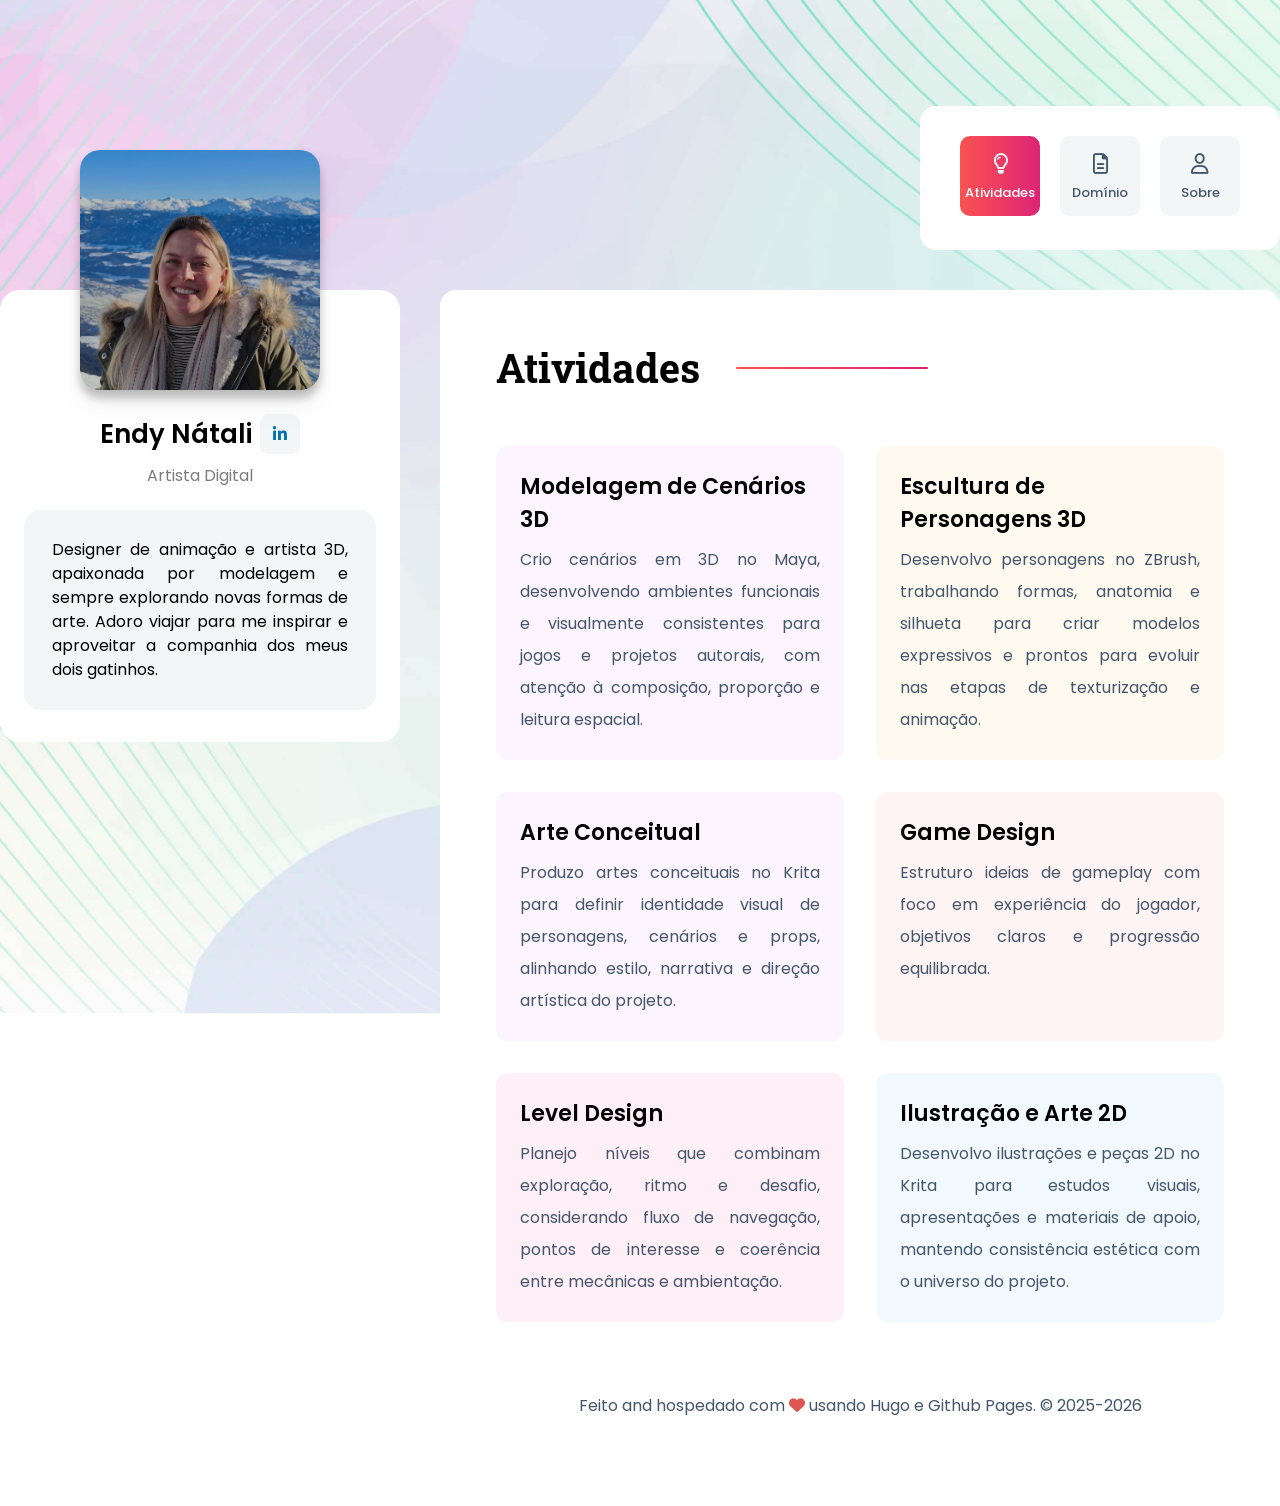
==== atividades/index.html @ 3acd71c9 "Generated at 08 March 2026" ====
<!DOCTYPE html>
<html lang="pt">

    <head>
        <meta charset="UTF-8" />
        <meta http-equiv="X-UA-Compatible" content="IE=edge" />
        <meta name="viewport" content="width=device-width, initial-scale=1.0" />
        <link rel="shortcut icon" href="/images/logo/faveicon.jpg" type="image/x-icon">
        <link rel="stylesheet" href="/assets/fontaswesome/css/all.min.css">
<link rel="stylesheet" href="/assets/fontaswesome/css/fontawesome.min.css">
<link rel="preconnect" href="https://fonts.googleapis.com" />
<link rel="preconnect" href="https://fonts.gstatic.com" crossorigin />
<link
    href="https://fonts.googleapis.com/css2?family=Poppins:ital,wght@0,200;0,300;0,400;0,500;0,600;0,700;1,400;1,500;1,600&family=Roboto+Slab:wght@300;400;500;600;700&display=swap"
    rel="stylesheet" />
<link rel="stylesheet" href="/css/vendor/jquery.modal.min.css">
<link rel="stylesheet" href="/css/tailwind.css">
<link rel="stylesheet" href="/css/custom.css">
<link rel="stylesheet" href="/css/vendor/slick.css">
        <title>Atividades</title>
        <meta name="description" content="Endy Nátali - Artista digital, designer de animação, apaixonada por modelagem 3D e sempre explorando novas formas de arte.">
        <meta name="keywords" content="Endy Nátali, digital artist, artista digital, modelagem 3D, animação 3D, animação 2D, game design, Lody">
        <meta name="author" content="Endy Nátali Bächtold Smolski Chapuis">
        <link rel="canonical" href="https://endy.com.br">
    </head>

    <body>
        <div class="bg-homeBg dark:bg-homeTwoBg-dark min-h-screen bg-no-repeat bg-center bg-cover bg-fixed md:pb-16 w-full">
            <div class="section-bg">
                <div class="w-full flex justify-between px-4">
                    <div class="flex items-center">
                        <button id="menu-toggle" type="button" class="menu-toggle-btn">
                            <i id="menu-toggle-open-icon" class="fa-solid fa-bars text-xl "></i>
                            <i id="menu-toggle-close-icon" class="fa-solid fa-xmark text-xl hidden  "></i>
                        </button>
                    </div>
                </div>
            </div>

            <nav id="navbar" class="hidden lg:hidden">
                <ul
                    class="block rounded-b-[20px] shadow-md absolute left-0 top-20 z-[22222222222222] w-full bg-white dark:bg-[#1d1d1d]">
                    <li>
                        <a class="mobile-menu-items-active" href="/atividades">
                            <span class="mr-2 text-xl">
                                <i class="fa-regular fa-lightbulb"></i>
                            </span>Atividades</a>
                    </li>
                    <li>
                        <a class="mobile-menu-items" href="/dominio">
                            <span class="mr-2 text-xl">
                                <i class="fa-regular fa-file-lines"></i>
                            </span>Domínio</a>
                    </li>
                    <li>
                        <a class="mobile-menu-items" href="/">
                            <span class="mr-2 text-xl">
                                <i class="fa-regular fa-user"></i>
                            </span>Sobre</a>
                    </li>
                    
                </ul>
            </nav>

            <div class="container grid grid-cols-12 md:gap-10 justify-between lg:mt-[220px]">
                <div class="col-span-12 lg:col-span-4 hidden lg:block h-screen sticky top-44">
                    <div class="w-full mb-6 lg:mb-0 mx-auto relative bg-white text-center dark:bg-[#111111] px-6 rounded-[20px] mt-[180px] md:mt-[220px] lg:mt-0">
    <img src="/images/about/avatar.jpg"
        class="w-[240px] absolute left-[50%] transform -translate-x-[50%] h-[240px] drop-shadow-xl mx-auto rounded-[20px] -mt-[140px]"
        alt="about" />
    <div class="pt-[100px] pb-8">
        <div class="mt-6 mb-1 flex items-center justify-center gap-2">
            <h2 class="text-[26px] font-semibold dark:text-white"> Endy Nátali </h2>
            <a class="ml-1" href="https://www.linkedin.com/in/endynatali/" target="_blank" rel="noopener noreferrer" aria-label="LinkedIn">
                <span class="socialbtn text-[#0072b1]">
                    <i class="fa-brands fa-linkedin-in"></i>
                </span>
            </a>
            
        </div>
        <h3 class="mb-4 text-[#7B7B7B] inline-block dark:bg-[#1D1D1D] px-5 py-1.5 rounded-lg dark:text-[#A6A6A6]"> Artista Digital </h3>
        <div class="p-7 rounded-2xl mt-7 bg-[#F3F6F6] dark:bg-[#1D1D1D]" style="text-align: justify; margin-top: 0px;">
            Designer de animação e artista 3D, apaixonada por modelagem e sempre explorando novas formas de arte. Adoro viajar para me inspirar e aproveitar a companhia dos meus dois gatinhos. 
        </div>

        
    </div>
</div>
                </div>
                <div class="col-span-12 lg:col-span-8">
                    <header
                        class="lg:w-[360px] h-[144px] hidden lg:block p-[30px] ml-auto mb-10 rounded-[16px] bg-white dark:bg-[#111111]" style="margin-top: -184px;">
                        <nav class="hidden lg:block">
                            <ul class="flex">
                                <li>
                                    <a class="menu-active" href="/atividades">
                                        <span class="text-xl mb-1">
                                            <i class="fa-regular fa-lightbulb"></i>
                                        </span> Atividades
                                    </a>
                                </li>
                                <li>
                                    <a class="menu-item" href="/dominio">
                                        <span class="text-xl mb-1">
                                            <i class="fa-regular fa-file-lines"></i>
                                        </span> Domínio
                                    </a>
                                </li>
                                <li>
                                    <a class="menu-item" href="/">
                                        <span class="text-xl mb-1">
                                            <i class="fa-regular fa-user"></i>
                                        </span> Sobre
                                    </a>
                                </li>
                                
                                
                            </ul>
                        </nav>
                    </header>

                    
    <div>
        <div class="lg:rounded-2xl bg-white dark:bg-[#111111]">
            <div class="pt-12 md:py-12 px-2 sm:px-5 md:px-10 lg:px-14">
                <h2 class="after-effect after:left-60">Atividades</h2>
                <div class="lg:hidden">
                    <div class="w-full mb-6 lg:mb-0 mx-auto relative bg-white text-center dark:bg-[#111111] px-6 rounded-[20px] mt-[180px] md:mt-[220px] lg:mt-0">
    <img src="/images/about/avatar.jpg"
        class="w-[240px] absolute left-[50%] transform -translate-x-[50%] h-[240px] drop-shadow-xl mx-auto rounded-[20px] -mt-[140px]"
        alt="about" />
    <div class="pt-[100px] pb-8">
        <div class="mt-6 mb-1 flex items-center justify-center gap-2">
            <h2 class="text-[26px] font-semibold dark:text-white"> Endy Nátali </h2>
            <a class="ml-1" href="https://www.linkedin.com/in/endynatali/" target="_blank" rel="noopener noreferrer" aria-label="LinkedIn">
                <span class="socialbtn text-[#0072b1]">
                    <i class="fa-brands fa-linkedin-in"></i>
                </span>
            </a>
            
        </div>
        <h3 class="mb-4 text-[#7B7B7B] inline-block dark:bg-[#1D1D1D] px-5 py-1.5 rounded-lg dark:text-[#A6A6A6]"> Artista Digital </h3>
        <div class="p-7 rounded-2xl mt-7 bg-[#F3F6F6] dark:bg-[#1D1D1D]" style="text-align: justify; margin-top: 0px;">
            Designer de animação e artista 3D, apaixonada por modelagem e sempre explorando novas formas de arte. Adoro viajar para me inspirar e aproveitar a companhia dos meus dois gatinhos. 
        </div>

        
    </div>
</div>
                </div>
            </div>

            <div class="pb-12 px-2 sm:px-5 md:px-10 lg:px-14">
                <div class="grid gap-8 grid-cols-1 md:grid-cols-2 xl:grid-cols-2">
                    <div class="about-box bg-[#fcf4ff] dark:bg-transparent">
                        
                        <div class="space-y-2">
                            <h3 class="dark:text-white text-[22px] font-semibold">Modelagem de Cenários 3D</h3>
                            <p class="leading-8 text-gray-lite dark:text-[#A6A6A6]" style="text-align: justify;">
                                Crio cenários em 3D no Maya, desenvolvendo ambientes funcionais e visualmente consistentes para jogos e projetos autorais, com atenção à composição, proporção e leitura espacial.
                            </p>
                        </div>
                    </div>

                    <div class="about-box bg-[#fefaf0] dark:bg-transparent">
                        
                        <div class="space-y-2">
                            <h3 class="dark:text-white text-[22px] font-semibold">Escultura de Personagens 3D</h3>
                            <p class="leading-8 text-gray-lite dark:text-[#A6A6A6]" style="text-align: justify;">
                                Desenvolvo personagens no ZBrush, trabalhando formas, anatomia e silhueta para criar modelos expressivos e prontos para evoluir nas etapas de texturização e animação.
                            </p>
                        </div>
                    </div>

                    <div class="about-box bg-[#fcf4ff] dark:bg-transparent">
                        
                        <div class="space-y-2">
                            <h3 class="dark:text-white text-[22px] font-semibold">Arte Conceitual</h3>
                            <p class="leading-8 text-gray-lite dark:text-[#A6A6A6]" style="text-align: justify;">
                                Produzo artes conceituais no Krita para definir identidade visual de personagens, cenários e props, alinhando estilo, narrativa e direção artística do projeto.
                            </p>
                        </div>
                    </div>

                    <div class="about-box bg-[#fff4f4] dark:bg-transparent">
                        
                        <div class="space-y-2">
                            <h3 class="dark:text-white text-[22px] font-semibold">Game Design</h3>
                            <p class="leading-8 text-gray-lite dark:text-[#A6A6A6]" style="text-align: justify;">
                                Estruturo ideias de gameplay com foco em experiência do jogador, objetivos claros e progressão equilibrada.
                            </p>
                        </div>
                    </div>

                    <div class="about-box bg-[#fff0f8] dark:bg-transparent">
                        
                        <div class="space-y-2">
                            <h3 class="dark:text-white text-[22px] font-semibold">Level Design</h3>
                            <p class="leading-8 text-gray-lite dark:text-[#A6A6A6]" style="text-align: justify;">
                                Planejo níveis que combinam exploração, ritmo e desafio, considerando fluxo de navegação, pontos de interesse e coerência entre mecânicas e ambientação.
                            </p>
                        </div>
                    </div>

                    <div class="about-box bg-[#f3faff] dark:bg-transparent">
                        
                        <div class="space-y-2">
                            <h3 class="dark:text-white text-[22px] font-semibold">Ilustração e Arte 2D</h3>
                            <p class="leading-8 text-gray-lite dark:text-[#A6A6A6]" style="text-align: justify;">
                                Desenvolvo ilustrações e peças 2D no Krita para estudos visuais, apresentações e materiais de apoio, mantendo consistência estética com o universo do projeto.
                            </p>
                        </div>
                    </div>
                </div>
            </div>

            <footer class="overflow-hidden rounded-b-2xl" style="background: transparent">
    <p class="text-center py-6 text-gray-lite dark:text-color-910"> 
        Feito and hospedado com <i class="fa fa-heart" style="color: #e25555;;"></i> usando
                    <a href="https://gohugo.io/" target="_BLANK" class="black">Hugo</a> e <a href="https://pages.github.com/" target="_BLANK" class="black">Github Pages</a>. &copy; 2025-2026</p>
    </p>
</footer>
        </div>
    </div>

                </div>
            </div>
        </div>

        <script src="/js/vendor/jquery.min.js"></script>
<script src="/js/vendor/isotope.pkgd.min.js"></script>
<script src="/js/vendor/jquery.modal.min.js"></script>   
<script src="/js/vendor/slick.js"></script>
<script src="/js/main.js"></script>
    </body>

</html>
---- css/custom.css ----
@import url("https://fonts.googleapis.com/css2?family=Poppins:wght@300;400;500;600;700;800;900&family=Roboto+Slab:wght@300;400;500;600;700;800;900&display=swap");

html {
	font-family: "Poppins", sans-serif;
}

/* modal */
.modal {
	max-width: 800px !important;
}

/* width */
.scrollbarLight::-webkit-scrollbar,
.scrollbarDark::-webkit-scrollbar {
	width: 10px;
	height: 10px;
}

/* Track */
.scrollbarLight::-webkit-scrollbar-track {
	border-radius: 100vh;
	background: #e9e3e3;
}

/* Handle */
.scrollbarLight::-webkit-scrollbar-thumb {
	background: #797979;
	border-radius: 100vh;
	border: 5px solid #9c9fa1;
}

/* Handle on hover */
.scrollbarLight::-webkit-scrollbar-thumb:hover {
	background: #cfd0d3;
}

/* Hide scrollbar for Chrome, Safari and Opera */
.no-scrollbar::-webkit-scrollbar {
	display: none;
}

/* Hide scrollbar for IE, Edge and Firefox */
.no-scrollbar {
	-ms-overflow-style: none;
	/* IE and Edge */
	scrollbar-width: none;
	/* Firefox */
}

/* Track */
.scrollbarDark::-webkit-scrollbar-track {
	border-radius: 100vh;
	background: #000000;
}

/* Handle */
.scrollbarDark::-webkit-scrollbar-thumb {
	background: #000000;
	border-radius: 100vh;
	border: 5px solid #4f4f4f;
}

/* Handle on hover */
.scrollbarLight::-webkit-scrollbar-thumb:hover {
	background: #111111;
}

.linked {
	color: white !important;
}
/* input remove auto fill background */
input:-webkit-autofill,
input:-webkit-autofill:hover,
input:-webkit-autofill:focus {
	-webkit-text-fill-color: gray;
	/* -webkit-box-shadow: 0 0 0px 1000px transparent inset; */
	transition: background-color 5000s ease-in-out 0s;
	background: none !important;
}
/* active color */
.is-active {
	color: #fa5252 !important;
}
/* slider img */
.slick-slide {
	padding: 30px;
}
.fillter-btn.is-checked {
	color: #fa5252;
}
.mymix {
	min-height: 50vh;
	margin-left: -10px;
	margin-right: -10px;
}
.three-col .isotop-item,
.three-col .grid-sizer {
	width: 33.33%;
	padding: 0 10px;
}
.two-col .isotop-item,
.two-col .grid-sizer {
	width: 50%;
	padding: 0 10px;
}
@media (max-width: 1199px) {
	.three-col .isotop-item,
	.three-col .grid-sizer {
		width: 50%;
	}
}
@media (max-width: 576px) {
	.three-col .isotop-item,
	.three-col .grid-sizer,
	.two-col .isotop-item,
	.two-col .grid-size {
		width: 100%;
	}
}
.three-col .isotop-item > div,
.two-col .isotop-item > div {
	margin-bottom: 20px;
}
.brand-img {
	max-width: 100% !important;
	width: auto !important;
	height: auto !important;
	overflow: hidden;
	text-align: center;
}
/* owl-carousel */
.owl-carousel .owl-stage {
	display: flex;
	align-items: center;
}

.owl-carousel .owl-stage .owl-item {
	padding: 20px 30px;
}

.fix {
	display: none;
}

.close {
	position: absolute;
	top: -12.5px;
	right: -12.5px;
	display: block;
	width: 30px;
	height: 30px;
	text-indent: -9999px;
	background-size: contain;
	background-repeat: no-repeat;
	background-position: center center;
	width: 50px !important;
	height: 50px !important;
	top: -20px !important;
	right: -20px !important;
	border-radius: 50%;
}

.close-light {
	background-image: url(../images/icons/closelight.jpg);
}

.close-dark {
	background-image: url(../images/icons/closeDark.png);
}

.modal a.close-modal {
	display: none;
}

/* preloader */

#preloader {
	position: fixed;
	left: 0;
	top: 0;
	height: 100vh;
	width: 100%;
	z-index: 999999999999999999;
	display: flex;
}

#preloader:before,
#preloader:after {
	content: "";
	position: absolute;
	left: 0;
	top: 0;
	width: 50%;
	height: 100%;
	z-index: -1;
	background-color: #000;
	-webkit-transition: all 0.3s ease 0s;
	-o-transition: all 0.3s ease 0s;
	transition: all 0.3s ease 0s;
}

#preloader:after {
	left: auto;
	right: 0;
}

#preloader .loader_line {
	margin: auto;
	width: 1px;
	height: 250px;
	position: relative;
	overflow: hidden;
	-webkit-transition: all 0.8s ease 0s;
	-o-transition: all 0.8s ease 0s;
	transition: all 0.8s ease 0s;
}

.loader_line:before {
	content: "";
	position: absolute;
	left: 0;
	top: 50%;
	width: 1px;
	height: 0%;
	-webkit-transform: translateY(-50%);
	-ms-transform: translateY(-50%);
	-o-transform: translateY(-50%);
	transform: translateY(-50%);
	background-color: #fff;
	-webkit-animation: lineheight 1000ms ease-in-out 0s forwards;
	-o-animation: lineheight 1000ms ease-in-out 0s forwards;
	animation: lineheight 1000ms ease-in-out 0s forwards;
}

.loader_line:after {
	content: "";
	position: absolute;
	left: 0;
	top: 0;
	width: 1px;
	height: 100%;
	background-color: #999999;
	-webkit-transform: translateY(-100%);
	-ms-transform: translateY(-100%);
	-o-transform: translateY(-100%);
	transform: translateY(-100%);
	-webkit-animation: lineround 1200ms linear 0s infinite;
	-o-animation: lineround 1200ms linear 0s infinite;
	animation: lineround 1200ms linear 0s infinite;
	animation-delay: 2000ms;
}

@keyframes lineheight {
	0% {
		height: 0%;
	}

	100% {
		height: 100%;
	}
}

@keyframes lineround {
	0% {
		-webkit-transform: translateY(-100%);
		-ms-transform: translateY(-100%);
		-o-transform: translateY(-100%);
		transform: translateY(-100%);
	}

	100% {
		-webkit-transform: translateY(200%);
		-ms-transform: translateY(200%);
		-o-transform: translateY(200%);
		transform: translateY(200%);
	}
}
.portfolio_list {
	min-height: 50vh;
}
/*hiding all*/
.preloaded .loader_line:after {
	opacity: 0;
}

.preloaded .loader_line {
	opacity: 0;
	height: 100% !important;
}

.preloaded:before,
.preloaded:after {
	-webkit-animation: preloadedzero 300ms ease-in-out 500ms forwards;
	-o-animation: preloadedzero 300ms ease-in-out 500ms forwards;
	animation: preloadedzero 300ms ease-in-out 500ms forwards;
}

@keyframes preloadedzero {
	0% {
		width: 50%;
	}

	100% {
		width: 0%;
	}
}
/* media queries */
@media only screen and (max-width: 992px) {
	.close {
		top: -45px !important;
		right: 5px !important;
		width: 40px !important;
		height: 40px !important;
	}
}

.jquery-modal.blocker {
	z-index: 9999999999;
}
.close {
	filter: invert(0.9);
	transition: 0.3s;
}
.close:hover {
	filter: invert(1);
}
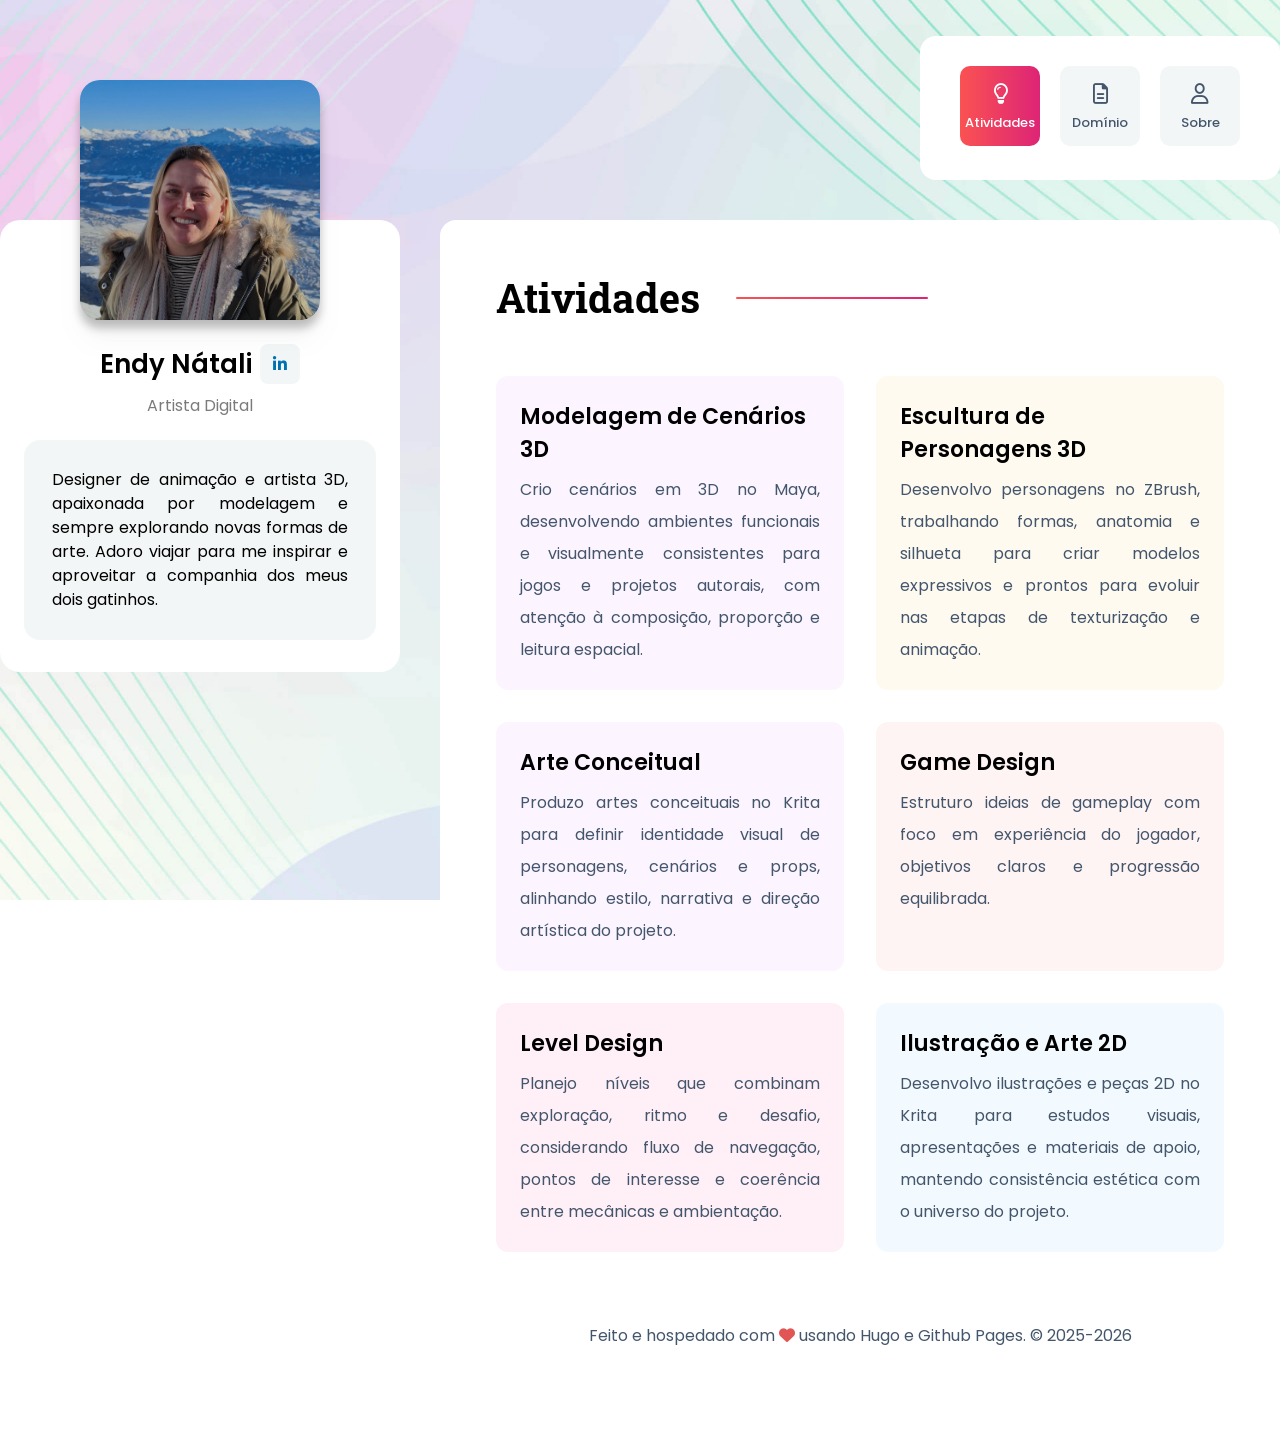
==== commit c1f3e27f: "Generated at 09 March 2026" ====
--- a/atividades/index.html
+++ b/atividades/index.html
@@ -22,47 +22,82 @@
         <meta name="keywords" content="Endy Nátali, digital artist, artista digital, modelagem 3D, animação 3D, animação 2D, game design, Lody">
         <meta name="author" content="Endy Nátali Bächtold Smolski Chapuis">
         <link rel="canonical" href="https://endy.com.br">
+        <style>
+            html, body {
+                margin: 0;
+                padding: 0;
+            }
+            .site-fixed-bg {
+                position: fixed;
+                inset: 0;
+                z-index: 0;
+            }
+            .page-shell {
+                position: relative;
+                z-index: 1;
+                display: flow-root;
+                min-height: 100dvh;
+            }
+            .mobile-content-offset {
+                padding-bottom: 74px;
+            }
+            .page-surface {
+                background-color: transparent;
+            }
+            .dark .page-surface {
+                background-color: transparent;
+            }
+            .mobile-page-surface {
+                background-color: rgba(255, 255, 255, 0.92);
+                border-radius: 1rem;
+                margin: 0.75rem;
+            }
+            .dark .mobile-page-surface {
+                background-color: rgba(17, 17, 17, 0.92);
+            }
+            .mobile-bottom-nav {
+                position: fixed;
+                left: 0;
+                right: 0;
+                bottom: 0;
+                z-index: 9999;
+            }
+            .mobile-bottom-nav-list {
+                display: flex;
+                align-items: stretch;
+                justify-content: space-between;
+            }
+            .mobile-bottom-nav-list li {
+                flex: 1 1 25%;
+            }
+            @media (min-width: 1024px) {
+                .page-shell {
+                    min-height: 100vh;
+                }
+                .mobile-content-offset {
+                    padding-bottom: 0;
+                }
+                .mobile-bottom-nav {
+                    display: none;
+                }
+                .page-surface {
+                    background-color: #ffffff;
+                    border-radius: 1rem;
+                }
+                .dark .page-surface {
+                    background-color: #111111;
+                }
+                .mobile-page-surface {
+                    margin: 0;
+                }
+            }
+        </style>
     </head>
 
     <body>
-        <div class="bg-homeBg dark:bg-homeTwoBg-dark min-h-screen bg-no-repeat bg-center bg-cover bg-fixed md:pb-16 w-full">
-            <div class="section-bg">
-                <div class="w-full flex justify-between px-4">
-                    <div class="flex items-center">
-                        <button id="menu-toggle" type="button" class="menu-toggle-btn">
-                            <i id="menu-toggle-open-icon" class="fa-solid fa-bars text-xl "></i>
-                            <i id="menu-toggle-close-icon" class="fa-solid fa-xmark text-xl hidden  "></i>
-                        </button>
-                    </div>
-                </div>
-            </div>
-
-            <nav id="navbar" class="hidden lg:hidden">
-                <ul
-                    class="block rounded-b-[20px] shadow-md absolute left-0 top-20 z-[22222222222222] w-full bg-white dark:bg-[#1d1d1d]">
-                    <li>
-                        <a class="mobile-menu-items-active" href="/atividades">
-                            <span class="mr-2 text-xl">
-                                <i class="fa-regular fa-lightbulb"></i>
-                            </span>Atividades</a>
-                    </li>
-                    <li>
-                        <a class="mobile-menu-items" href="/dominio">
-                            <span class="mr-2 text-xl">
-                                <i class="fa-regular fa-file-lines"></i>
-                            </span>Domínio</a>
-                    </li>
-                    <li>
-                        <a class="mobile-menu-items" href="/">
-                            <span class="mr-2 text-xl">
-                                <i class="fa-regular fa-user"></i>
-                            </span>Sobre</a>
-                    </li>
-                    
-                </ul>
-            </nav>
-
-            <div class="container grid grid-cols-12 md:gap-10 justify-between lg:mt-[220px]">
+        <div class="site-fixed-bg bg-homeBg dark:bg-homeTwoBg-dark bg-no-repeat bg-center bg-cover"></div>
+        <div class="page-shell min-h-screen md:pb-16 w-full">
+            <div class="container grid grid-cols-12 md:gap-10 justify-between lg:mt-[220px] mobile-content-offset">
                 <div class="col-span-12 lg:col-span-4 hidden lg:block h-screen sticky top-44">
                     <div class="w-full mb-6 lg:mb-0 mx-auto relative bg-white text-center dark:bg-[#111111] px-6 rounded-[20px] mt-[180px] md:mt-[220px] lg:mt-0">
     <img src="/images/about/avatar.jpg"
@@ -121,33 +156,9 @@
 
                     
     <div>
-        <div class="lg:rounded-2xl bg-white dark:bg-[#111111]">
-            <div class="pt-12 md:py-12 px-2 sm:px-5 md:px-10 lg:px-14">
+        <div class="page-surface mobile-page-surface">
+            <div class="pt-8 md:py-12 px-2 sm:px-5 md:px-10 lg:px-14">
                 <h2 class="after-effect after:left-60">Atividades</h2>
-                <div class="lg:hidden">
-                    <div class="w-full mb-6 lg:mb-0 mx-auto relative bg-white text-center dark:bg-[#111111] px-6 rounded-[20px] mt-[180px] md:mt-[220px] lg:mt-0">
-    <img src="/images/about/avatar.jpg"
-        class="w-[240px] absolute left-[50%] transform -translate-x-[50%] h-[240px] drop-shadow-xl mx-auto rounded-[20px] -mt-[140px]"
-        alt="about" />
-    <div class="pt-[100px] pb-8">
-        <div class="mt-6 mb-1 flex items-center justify-center gap-2">
-            <h2 class="text-[26px] font-semibold dark:text-white"> Endy Nátali </h2>
-            <a class="ml-1" href="https://www.linkedin.com/in/endynatali/" target="_blank" rel="noopener noreferrer" aria-label="LinkedIn">
-                <span class="socialbtn text-[#0072b1]">
-                    <i class="fa-brands fa-linkedin-in"></i>
-                </span>
-            </a>
-            
-        </div>
-        <h3 class="mb-4 text-[#7B7B7B] inline-block dark:bg-[#1D1D1D] px-5 py-1.5 rounded-lg dark:text-[#A6A6A6]"> Artista Digital </h3>
-        <div class="p-7 rounded-2xl mt-7 bg-[#F3F6F6] dark:bg-[#1D1D1D]" style="text-align: justify; margin-top: 0px;">
-            Designer de animação e artista 3D, apaixonada por modelagem e sempre explorando novas formas de arte. Adoro viajar para me inspirar e aproveitar a companhia dos meus dois gatinhos. 
-        </div>
-
-        
-    </div>
-</div>
-                </div>
             </div>
 
             <div class="pb-12 px-2 sm:px-5 md:px-10 lg:px-14">
@@ -214,17 +225,46 @@
                 </div>
             </div>
 
-            <footer class="overflow-hidden rounded-b-2xl" style="background: transparent">
+        </div>
+        <footer class="overflow-hidden rounded-b-2xl" style="background: transparent">
     <p class="text-center py-6 text-gray-lite dark:text-color-910"> 
-        Feito and hospedado com <i class="fa fa-heart" style="color: #e25555;;"></i> usando
+        Feito e hospedado com <i class="fa fa-heart" style="color: #e25555;;"></i> usando
                     <a href="https://gohugo.io/" target="_BLANK" class="black">Hugo</a> e <a href="https://pages.github.com/" target="_BLANK" class="black">Github Pages</a>. &copy; 2025-2026</p>
     </p>
 </footer>
-        </div>
     </div>
 
                 </div>
             </div>
+
+            <nav class="mobile-bottom-nav bg-white dark:bg-[#111111] border-t border-[#e6e6e6] dark:border-[#212425]">
+                <ul class="mobile-bottom-nav-list">
+                    <li>
+                        <a class="flex flex-col items-center justify-center py-2 text-xs text-[#44566c] dark:text-[#A6A6A6]" href="/">
+                            <i class="fa-solid fa-house text-base mb-1"></i>
+                            Home
+                        </a>
+                    </li>
+                    <li>
+                        <a class="flex flex-col items-center justify-center py-2 text-xs text-[#F95054]" href="/atividades">
+                            <i class="fa-solid fa-lightbulb text-base mb-1"></i>
+                            Atividades
+                        </a>
+                    </li>
+                    <li>
+                        <a class="flex flex-col items-center justify-center py-2 text-xs text-[#44566c] dark:text-[#A6A6A6]" href="/dominio">
+                            <i class="fa-solid fa-file-lines text-base mb-1"></i>
+                            Domínio
+                        </a>
+                    </li>
+                    <li>
+                        <a class="flex flex-col items-center justify-center py-2 text-xs text-[#44566c] dark:text-[#A6A6A6]" href="/sobre">
+                            <i class="fa-solid fa-user text-base mb-1"></i>
+                            Sobre
+                        </a>
+                    </li>
+                </ul>
+            </nav>
         </div>
 
         <script src="/js/vendor/jquery.min.js"></script>
